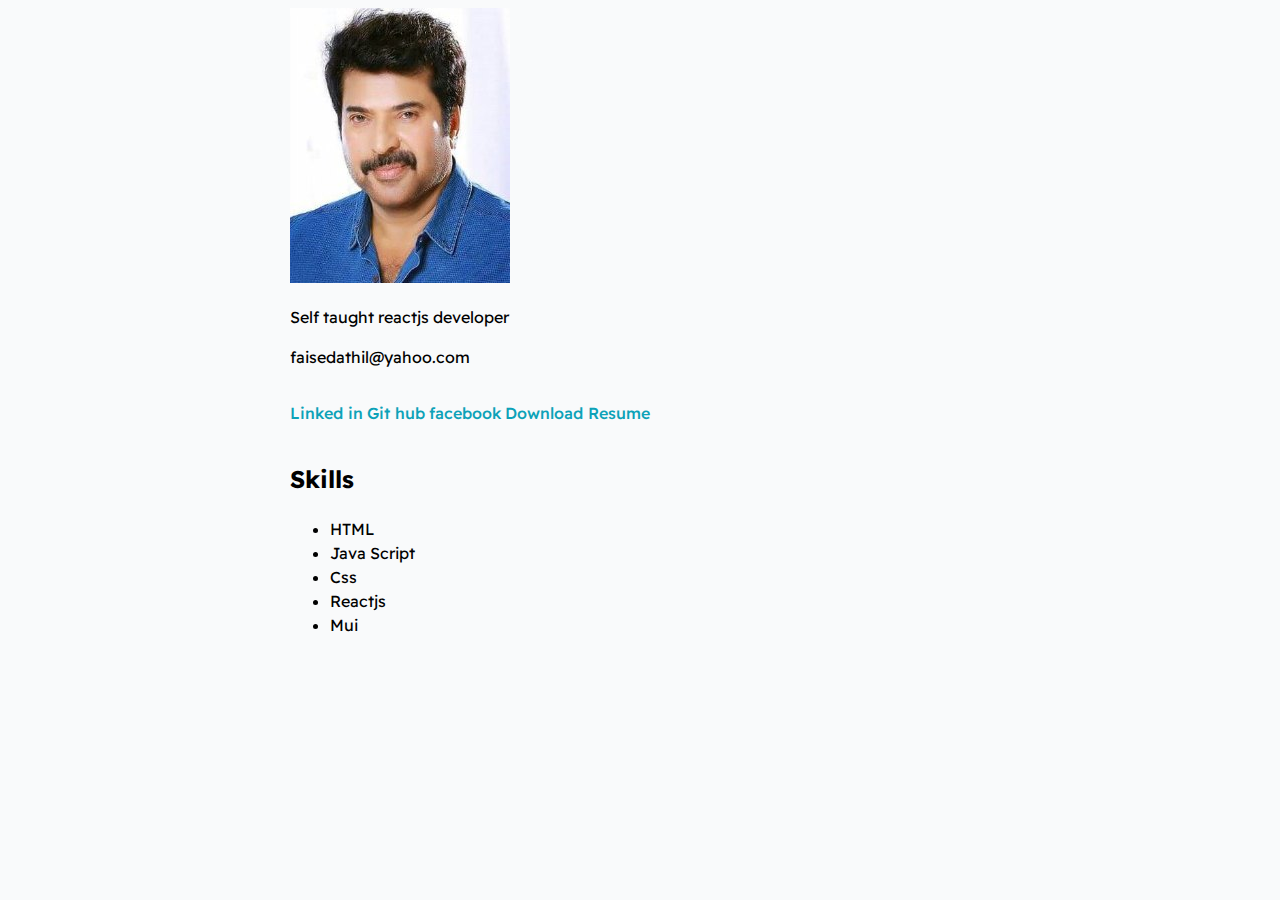
==== index.html @ 42e5fa34 "first commit" ====
<!DOCTYPE html>
<html lang="en">
<head>
    <meta charset="UTF-8">
    <meta http-equiv="X-UA-Compatible" content="IE=edge">
    <meta name="viewport" content="width=device-width, initial-scale=1.0">
    <title>Fais Edathil</title>
    <link rel="stylesheet" type="text/css" href="./styles/styles.css">
</head>
<body>
<div id="container-main">
    <section class="section-page" id="hero-section">
<img src="./assets/mammootty-20150909105845-2447.jpg">
<div>
    <p id="bio">Self taught reactjs developer</p>
    <p id="email">faisedathil@yahoo.com</p>
</div>
    </section>
    <section class="section-page" id="socials-section">
        <div id="social-lists">
            <a href="#" target="_blank">Linked in</a>
            <a href="#" target="_blank">Git hub</a>
            <a href="#" target="_blank">facebook</a>
            <a href="#" target="_blank">Download Resume</a>
        </div>
    </section>
    <section class="section-page" class="stack-section">
        <h2>Skills</h2>
        <ul>
            <li>HTML</li>
            <li>Java Script </li>
            <li>Css</li>
            <li>Reactjs</li>
            <li>Mui</li>
        </ul>
 
    </section>
 
</div>
</body>    
</html>
---- styles/styles.css ----
@import url('https://fonts.googleapis.com/css2?family=Readex+Pro:wght@300;400;500;600;700&display=swap');

:root{
    --mainTextColor:#000;
    --secondaryTextColor:(51 51 51);
    --mainLinkColor:#0da2b8;
    --mainBorderColor:rgb(218, 218, 218);
    --mainBgColor:rgb(249, 250,251);
}
*{
    font-family: Readex Pro;
    color:var(--mainTextColor);
    line-height: 1.5em;
    box-sizing:border-box;
}
body{
    background-color: var(--mainBgColor);
}
p,span,li{
    color:var(secondaryTextColor);
    font-size:1em
}
a{
    text-decoration: none;
    color:var(--mainLinkColor);
    font-weight: 500;
}
#container-main{
    max-width: 700px;
    margin:0 auto;
}
.section-page{
    padding-left: 1 em;
    padding-bottom: 1rem;
}
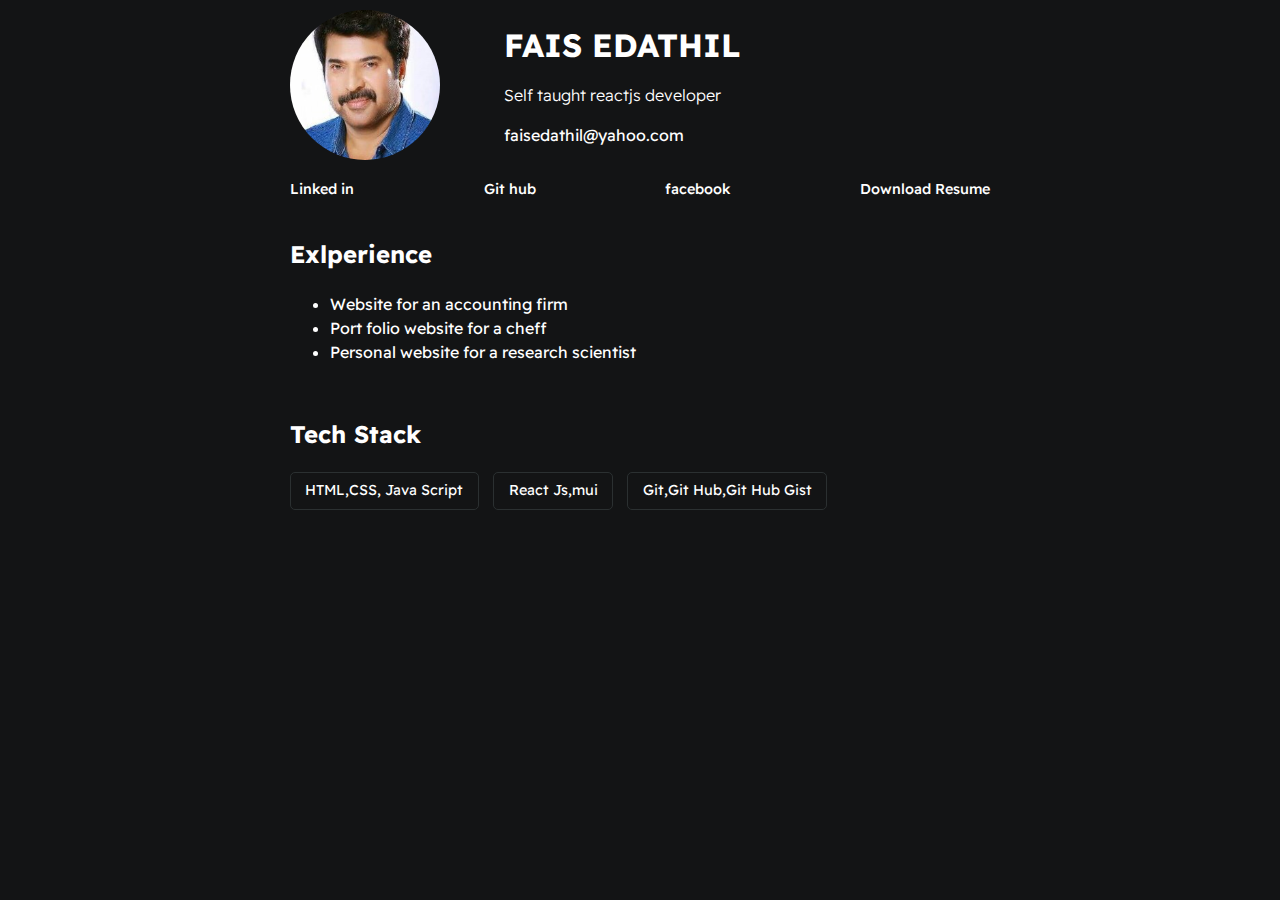
==== commit 62a4fec6: "add experience and tech stack section" ====
--- a/index.html
+++ b/index.html
@@ -10,8 +10,9 @@
 <body>
 <div id="container-main">
     <section class="section-page" id="hero-section">
-<img src="./assets/mammootty-20150909105845-2447.jpg">
+<img id="profile-pic" src="./assets/mammootty-20150909105845-2447.jpg">
 <div>
+    <h1 id="user-name">FAIS EDATHIL</h1>
     <p id="bio">Self taught reactjs developer</p>
     <p id="email">faisedathil@yahoo.com</p>
 </div>
@@ -24,16 +25,21 @@
             <a href="#" target="_blank">Download Resume</a>
         </div>
     </section>
-    <section class="section-page" class="stack-section">
-        <h2>Skills</h2>
-        <ul>
-            <li>HTML</li>
-            <li>Java Script </li>
-            <li>Css</li>
-            <li>Reactjs</li>
-            <li>Mui</li>
+    <section class="section-page" >
+        <h2>Exlperience</h2>
+        <ul id="experience">
+            <li>Website for an accounting firm</li>
+            <li>Port folio website for a cheff</li>
+            <li>Personal website for a research scientist</li>
         </ul>
- 
+    </section>
+    <section class="section-page">
+        <h2>Tech Stack</h2>
+        <div id="tech-stack-wrapper">
+            <div class="card-tech-stack"><span>HTML,CSS, Java Script</span></div>
+            <div class="card-tech-stack"><span>React Js,mui</span></div>
+            <div class="card-tech-stack"><span>Git,Git Hub,Git Hub Gist</span></div>
+        </div>
     </section>
  
 </div>
--- a/styles/styles.css
+++ b/styles/styles.css
@@ -1,11 +1,24 @@
 @import url('https://fonts.googleapis.com/css2?family=Readex+Pro:wght@300;400;500;600;700&display=swap');
 
 :root{
-    --mainTextColor:#000;
-    --secondaryTextColor:(51 51 51);
-    --mainLinkColor:#0da2b8;
-    --mainBorderColor:rgb(218, 218, 218);
-    --mainBgColor:rgb(249, 250,251);
+    --mainTextColor-light:#000;
+    --secondaryTextColor-light:rgb(51 51 51);
+    --mainLinkColor-light:#0da2b8;
+    --mainBorderColor-light:rgb(218, 218, 218);
+    --mainBgColor-light:rgb(249, 250,251);
+
+    --mainTextColor-dark:#fff;
+    --secondaryTextColor-dark:#adb0b1;
+    --mainLinkColor-dark:rgb(30, 190,214);
+    --mainBorderColor-dark:#2b3031;
+    --mainBgColor-dark:#131415;
+
+    --mainTextColor:var(--mainTextColor-dark);
+    --secondaryTextColor:var(--secondaryTextColor-dark);
+    --mainLinkColor:var(--mainLinkColor-dark);
+    --mainBorderColor:var(--mainBorderColor-dark);
+    --mainBgColor:var(--mainBgColor-dark);
+
 }
 *{
     font-family: Readex Pro;
@@ -33,3 +46,52 @@
     padding-left: 1 em;
     padding-bottom: 1rem;
 }
+#hero-section{
+    display: flex;
+    align-items: center;
+    gap:4em;
+}
+#bio{
+    font-weight: 300;
+}
+#user-name{
+    font-size: 2em;
+    line-height: 1em;
+}
+#profile-pic{
+    border-radius: 50%;
+    width:150px;
+    height:150px;
+    object-fit: cover
+
+}
+#email{
+    color: var(--mainTextColor);
+}
+#social-lists{
+    display: flex;
+    justify-content:space-between;
+    column-gap:1em ;
+    flex-wrap:wrap
+}
+#social-lists a{
+   font-size: 0.9em;
+   color: var(--mainTextColor);
+   transition:0.3s;
+}
+#social-lists a:hover{
+    color:var(--mainLinkColor)
+}
+#tech-stack-wrapper{
+    display: flex;
+    flex-wrap: nowrap;
+    gap: 1em;
+    font-size: 00.9em;
+}
+.card-tech-stack{
+    border: 1px solid var(--mainBorderColor);
+    border-radius: 5px;
+    padding: 0.5em 1em;
+    align-items: center;
+
+}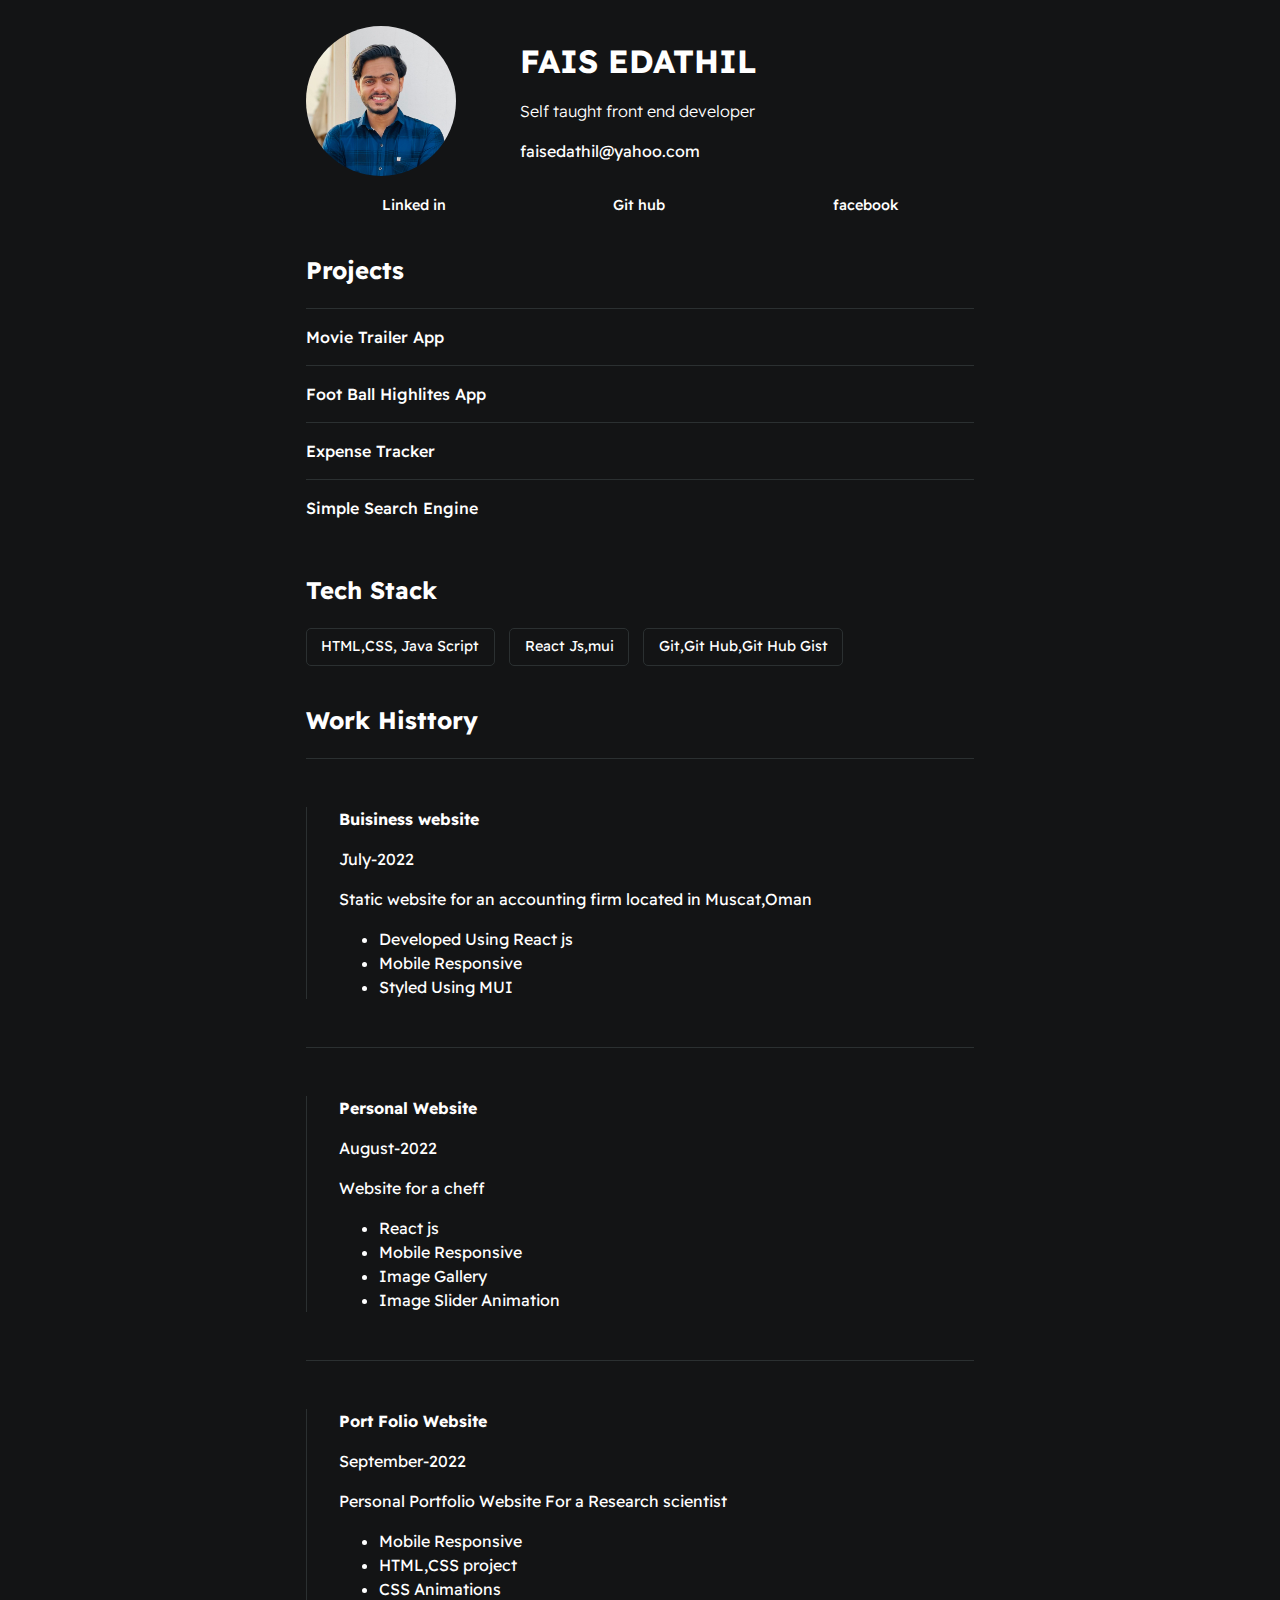
==== commit bc299cc1: "add all sections and project pages" ====
--- a/index.html
+++ b/index.html
@@ -10,28 +10,37 @@
 <body>
 <div id="container-main">
     <section class="section-page" id="hero-section">
-<img id="profile-pic" src="./assets/mammootty-20150909105845-2447.jpg">
+<img id="profile-pic" src="./assets/profile-pic.jpg">
 <div>
     <h1 id="user-name">FAIS EDATHIL</h1>
-    <p id="bio">Self taught reactjs developer</p>
+    <p id="bio">Self taught front end  developer</p>
     <p id="email">faisedathil@yahoo.com</p>
 </div>
     </section>
     <section class="section-page" id="socials-section">
         <div id="social-lists">
-            <a href="#" target="_blank">Linked in</a>
-            <a href="#" target="_blank">Git hub</a>
-            <a href="#" target="_blank">facebook</a>
-            <a href="#" target="_blank">Download Resume</a>
+            <a href="https://www.linkedin.com/in/fais-edathil-815896241/" target="_blank">Linked in</a>
+            <a href="https://github.com/E-fais" target="_blank">Git hub</a>
+            <a href="https://www.facebook.com/fais.ck/" target="_blank">facebook</a>
+            
         </div>
     </section>
     <section class="section-page" >
-        <h2>Exlperience</h2>
-        <ul id="experience">
-            <li>Website for an accounting firm</li>
-            <li>Port folio website for a cheff</li>
-            <li>Personal website for a research scientist</li>
-        </ul>
+        <h2>Projects</h2>
+        <div class="project-card">
+            <a href="project1.html">Movie Trailer App</a>
+        </div>
+        <div class="project-card">
+            <a href="football.html">Foot Ball Highlites App</a>
+        </div>
+        <div class="project-card">
+            <a href="expensetracker.html">Expense Tracker</a>
+        </div>
+        <div class="project-card">
+            <a href="searchengine.html">Simple Search Engine</a>
+        </div>
+        
+       
     </section>
     <section class="section-page">
         <h2>Tech Stack</h2>
@@ -41,7 +50,43 @@
             <div class="card-tech-stack"><span>Git,Git Hub,Git Hub Gist</span></div>
         </div>
     </section>
- 
+    <section id="work-history" class="section-page">
+        <h2>Work Histtory</h2>
+        <div class="line-break"></div>
+        <div class="work-history-card">
+            <strong>Buisiness website</strong>
+            <p>July-2022</p>
+            <p>Static website for an accounting firm located in Muscat,Oman </p>
+            <ul>
+                <li>Developed Using React js</li>
+                <li>Mobile Responsive</li>
+                <li>Styled Using MUI</li>
+            </ul>    
+        </div>
+        <div class="line-break"></div>
+        <div class="work-history-card">
+            <strong>Personal Website</strong>
+            <p>August-2022</p>
+            <p>Website for a cheff</p>
+            <ul>
+                <li>React js</li>
+                <li>Mobile Responsive</li>
+                <li>Image Gallery</li>
+                <li>Image Slider Animation</li>
+            </ul>    
+        </div>
+        <div class="line-break"></div>
+        <div class="work-history-card">
+            <strong>Port Folio Website</strong>
+            <p>September-2022</p>
+            <p>Personal Portfolio Website For a Research scientist </p>
+            <ul>
+                <li>Mobile Responsive</li>
+                <li>HTML,CSS project</li>
+                <li> CSS Animations</li>
+            </ul>    
+        </div>
+    </section>
 </div>
 </body>    
 </html>--- a/styles/styles.css
+++ b/styles/styles.css
@@ -41,6 +41,7 @@
 #container-main{
     max-width: 700px;
     margin:0 auto;
+    padding: 1em;
 }
 .section-page{
     padding-left: 1 em;
@@ -70,7 +71,7 @@
 }
 #social-lists{
     display: flex;
-    justify-content:space-between;
+    justify-content:space-around;
     column-gap:1em ;
     flex-wrap:wrap
 }
@@ -94,4 +95,46 @@
     padding: 0.5em 1em;
     align-items: center;
 
+}
+.work-history-card{
+    border-left: 1px solid var(--mainBorderColor);
+    margin-top:3em;
+    margin-bottom: 3em;
+    padding-left: 2em;
+}
+.line-break{
+    background-color: var(--mainBorderColor-dark);
+    height: 1px;
+}
+.project-card{
+    padding-top: 1em;
+    padding-bottom: 1em;
+    border-top: 1px solid var(--mainBorderColor);
+}
+.project-card a{
+    color:var(--mainTextColor);
+    transition:0.3s;
+}
+.project-card a:hover{
+    color: var(--mainLinkColor);
+}
+@media(max-width:600px){
+    #hero-section{
+        flex-direction: column;
+        align-items: center;
+        gap: 1em;
+    }
+    #profile-pic{
+        width:200px;
+        height: 200px;
+    }
+    .section-page{
+        padding-top: 1em;
+        padding-bottom: 1em;
+    }
+    #work-history-card{
+        border-left: none;
+        padding-left: 0;
+    }
+    
 }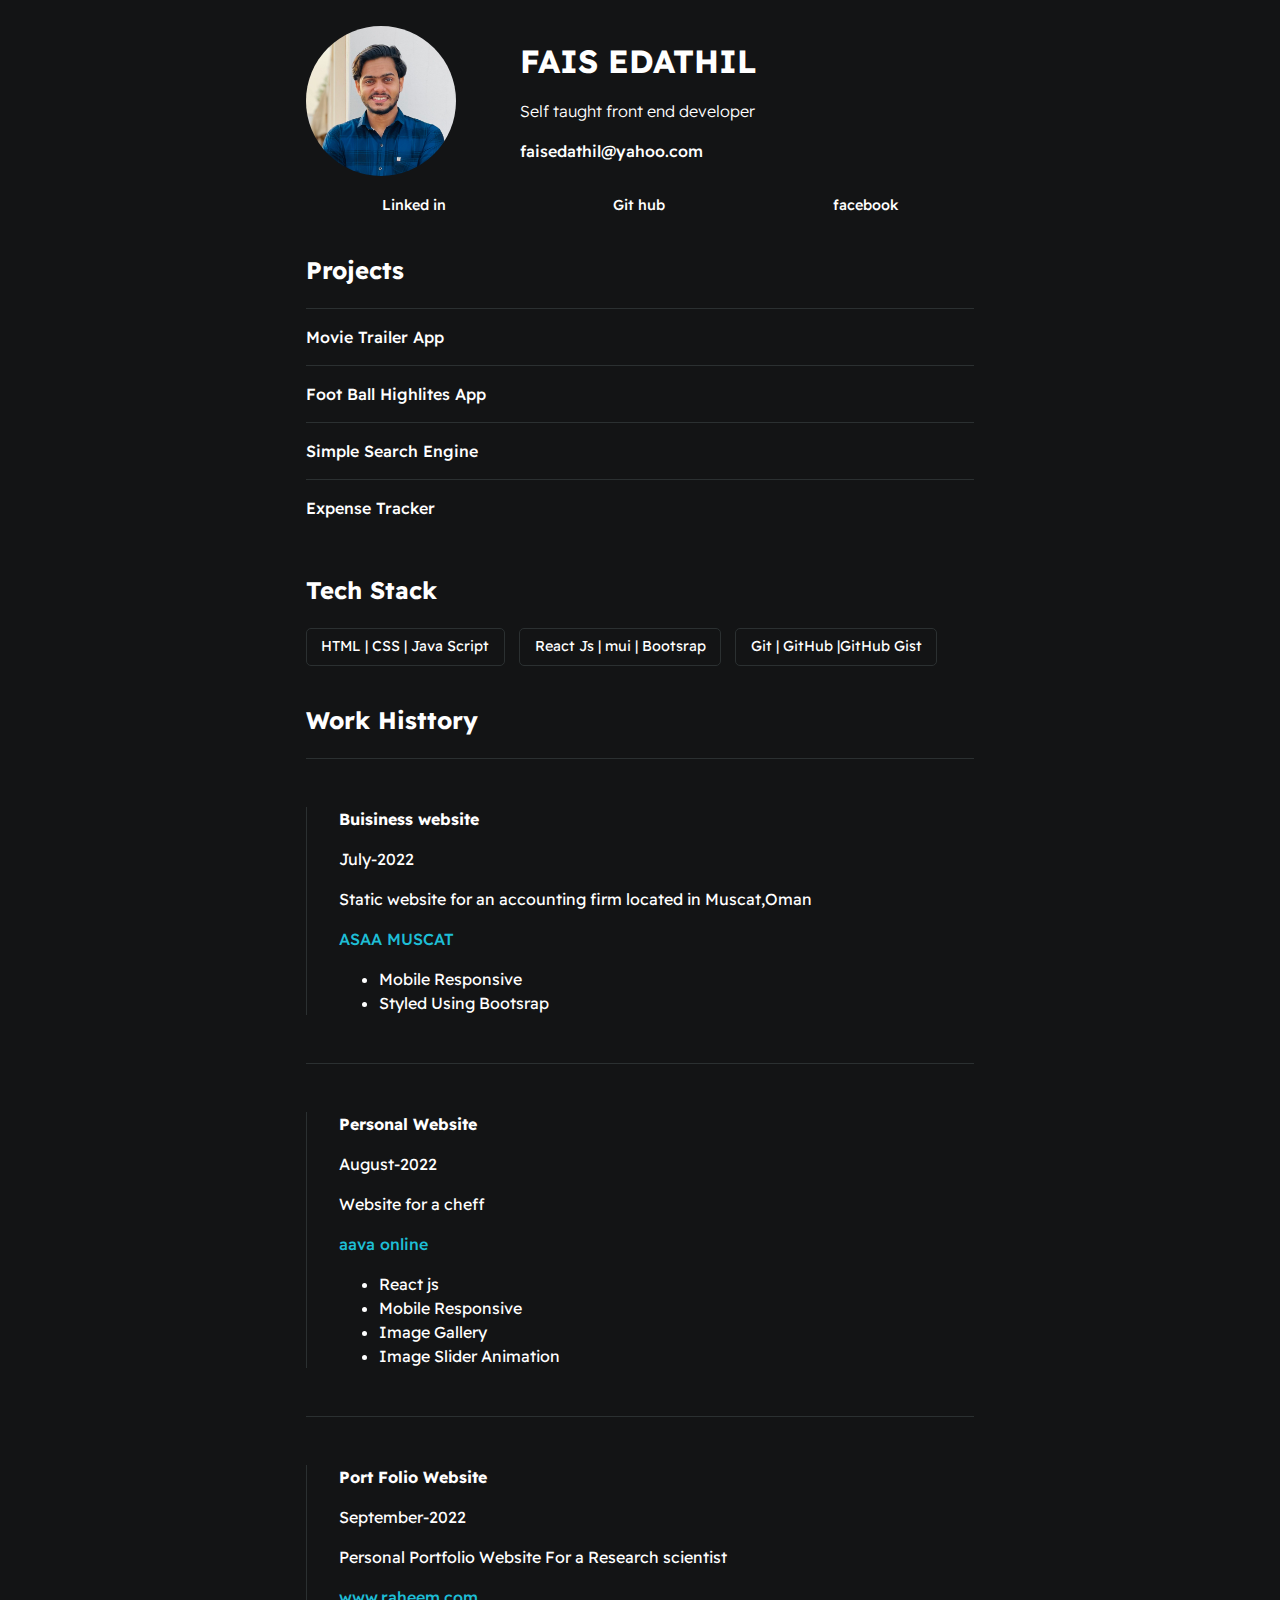
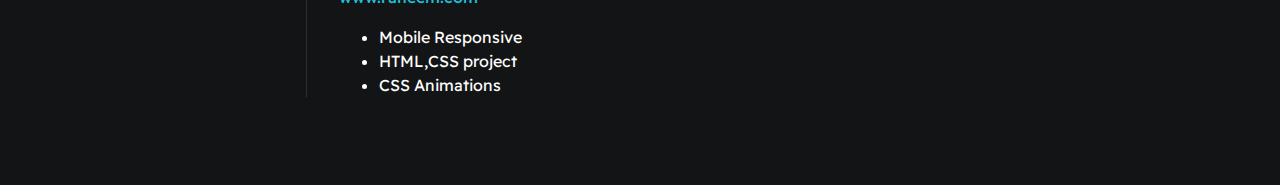
==== commit a8d5da84: "style update" ====
--- a/index.html
+++ b/index.html
@@ -14,7 +14,7 @@
 <div>
     <h1 id="user-name">FAIS EDATHIL</h1>
     <p id="bio">Self taught front end  developer</p>
-    <p id="email">faisedathil@yahoo.com</p>
+    <p id="email"><a class="mail" href='mailto:faisedathil@yahoo.com'>faisedathil@yahoo.com</a></p>
 </div>
     </section>
     <section class="section-page" id="socials-section">
@@ -28,16 +28,16 @@
     <section class="section-page" >
         <h2>Projects</h2>
         <div class="project-card">
-            <a href="project1.html">Movie Trailer App</a>
+            <a href="movie.html">Movie Trailer App</a>
         </div>
         <div class="project-card">
             <a href="football.html">Foot Ball Highlites App</a>
         </div>
         <div class="project-card">
-            <a href="expensetracker.html">Expense Tracker</a>
+            <a href="searchengine.html">Simple Search Engine</a>
         </div>
         <div class="project-card">
-            <a href="searchengine.html">Simple Search Engine</a>
+            <a href="expensetracker.html">Expense Tracker</a>
         </div>
         
        
@@ -45,9 +45,9 @@
     <section class="section-page">
         <h2>Tech Stack</h2>
         <div id="tech-stack-wrapper">
-            <div class="card-tech-stack"><span>HTML,CSS, Java Script</span></div>
-            <div class="card-tech-stack"><span>React Js,mui</span></div>
-            <div class="card-tech-stack"><span>Git,Git Hub,Git Hub Gist</span></div>
+            <div class="card-tech-stack"><span>HTML | CSS | Java Script</span></div>
+            <div class="card-tech-stack"><span>React Js | mui | Bootsrap</span></div>
+            <div class="card-tech-stack"><span>Git | GitHub |GitHub Gist</span></div>
         </div>
     </section>
     <section id="work-history" class="section-page">
@@ -57,10 +57,10 @@
             <strong>Buisiness website</strong>
             <p>July-2022</p>
             <p>Static website for an accounting firm located in Muscat,Oman </p>
+            <a href="#" target="_blank">ASAA MUSCAT</a>
             <ul>
-                <li>Developed Using React js</li>
                 <li>Mobile Responsive</li>
-                <li>Styled Using MUI</li>
+                <li>Styled Using Bootsrap</li>
             </ul>    
         </div>
         <div class="line-break"></div>
@@ -68,6 +68,7 @@
             <strong>Personal Website</strong>
             <p>August-2022</p>
             <p>Website for a cheff</p>
+            <a href="http://aavaonline.netlify.app" target="_blank">aava online</a>
             <ul>
                 <li>React js</li>
                 <li>Mobile Responsive</li>
@@ -80,6 +81,7 @@
             <strong>Port Folio Website</strong>
             <p>September-2022</p>
             <p>Personal Portfolio Website For a Research scientist </p>
+            <a href="#">www.raheem.com</a>
             <ul>
                 <li>Mobile Responsive</li>
                 <li>HTML,CSS project</li>
--- a/styles/styles.css
+++ b/styles/styles.css
@@ -83,6 +83,13 @@
 #social-lists a:hover{
     color:var(--mainLinkColor)
 }
+.mail{
+   color: var(--mainTextColor);
+   transition:0.3s;
+}
+.mail:hover{
+    color:var(--mainLinkColor)
+}
 #tech-stack-wrapper{
     display: flex;
     flex-wrap: nowrap;
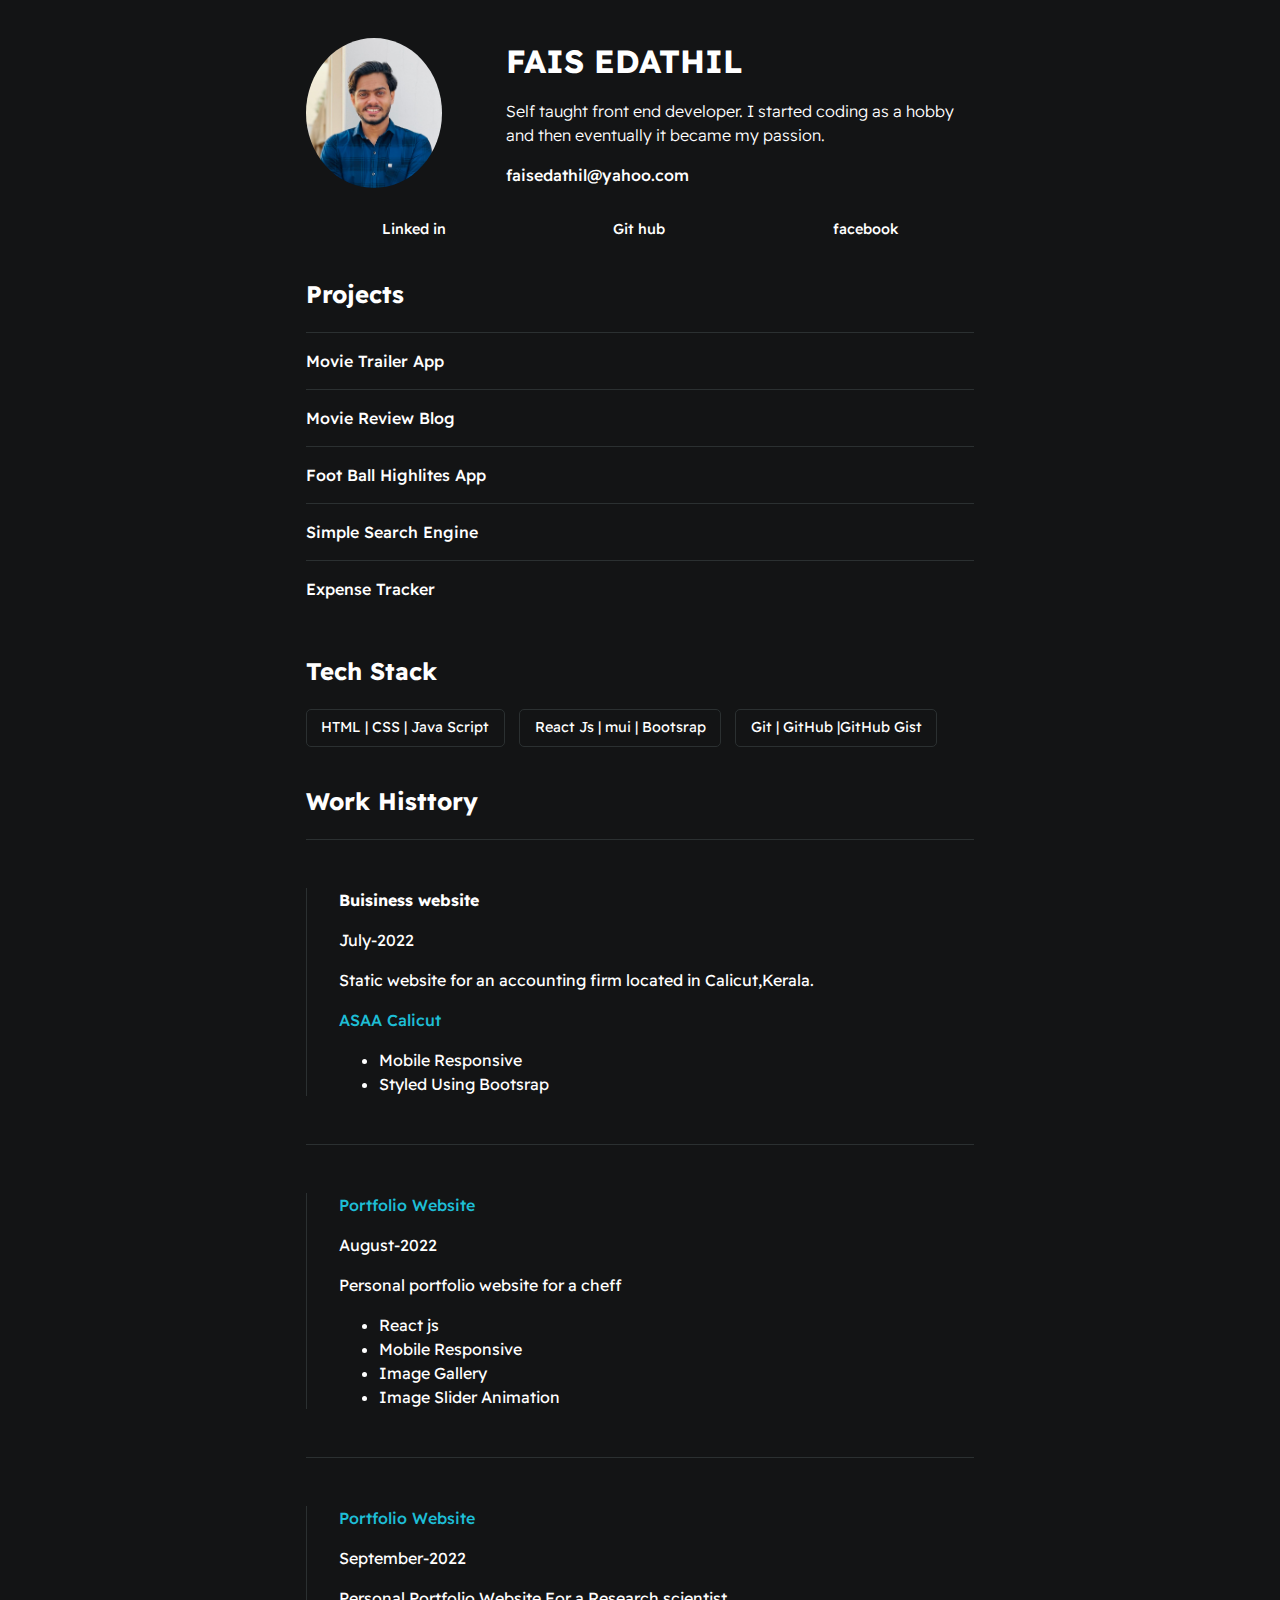
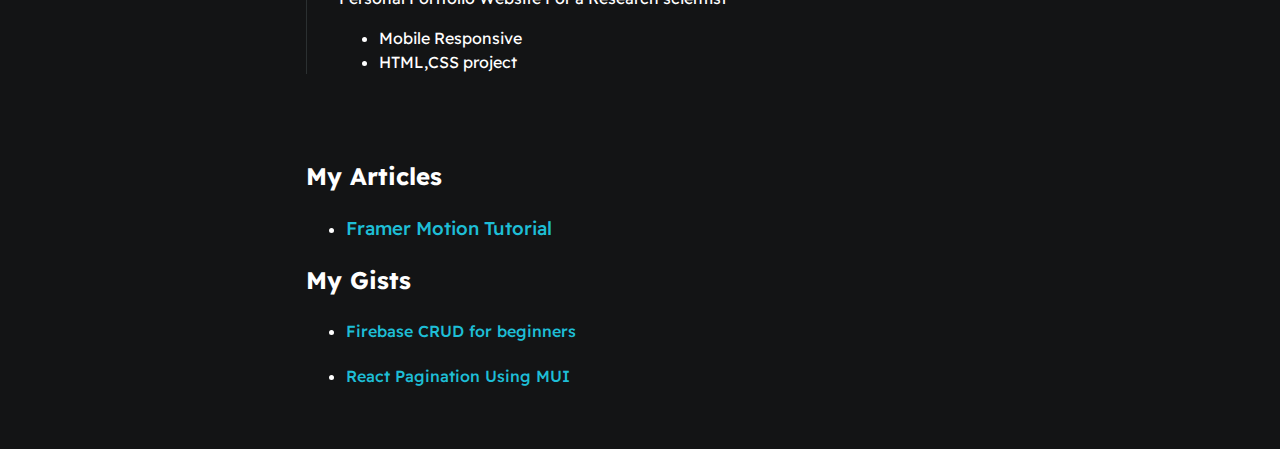
==== commit 6efa895d: "project finish" ====
--- a/index.html
+++ b/index.html
@@ -13,7 +13,8 @@
 <img id="profile-pic" src="./assets/profile-pic.jpg">
 <div>
     <h1 id="user-name">FAIS EDATHIL</h1>
-    <p id="bio">Self taught front end  developer</p>
+    <p id="bio">Self taught front end  developer. 
+        I started coding as a hobby and then  eventually it became my passion.</p>
     <p id="email"><a class="mail" href='mailto:faisedathil@yahoo.com'>faisedathil@yahoo.com</a></p>
 </div>
     </section>
@@ -29,6 +30,9 @@
         <h2>Projects</h2>
         <div class="project-card">
             <a href="movie.html">Movie Trailer App</a>
+        </div>
+        <div class="project-card">
+            <a href="thallumala.html">Movie Review Blog</a>
         </div>
         <div class="project-card">
             <a href="football.html">Foot Ball Highlites App</a>
@@ -56,8 +60,8 @@
         <div class="work-history-card">
             <strong>Buisiness website</strong>
             <p>July-2022</p>
-            <p>Static website for an accounting firm located in Muscat,Oman </p>
-            <a href="#" target="_blank">ASAA MUSCAT</a>
+            <p>Static website for an accounting firm located in Calicut,Kerala. </p>
+            <a href="http://asaacalicut.netlify.app" target="_blank">ASAA Calicut</a>
             <ul>
                 <li>Mobile Responsive</li>
                 <li>Styled Using Bootsrap</li>
@@ -65,10 +69,10 @@
         </div>
         <div class="line-break"></div>
         <div class="work-history-card">
-            <strong>Personal Website</strong>
+            <strong><a href="http://aavaonline.netlify.app" target="_blank">Portfolio Website</a></strong>
             <p>August-2022</p>
-            <p>Website for a cheff</p>
-            <a href="http://aavaonline.netlify.app" target="_blank">aava online</a>
+            <p>Personal portfolio website for a cheff</p>
+            
             <ul>
                 <li>React js</li>
                 <li>Mobile Responsive</li>
@@ -78,16 +82,38 @@
         </div>
         <div class="line-break"></div>
         <div class="work-history-card">
-            <strong>Port Folio Website</strong>
+            <strong><a href="http://raheempk.netlify.app" target="_blank">Portfolio Website</a></strong>
             <p>September-2022</p>
             <p>Personal Portfolio Website For a Research scientist </p>
-            <a href="#">www.raheem.com</a>
             <ul>
                 <li>Mobile Responsive</li>
                 <li>HTML,CSS project</li>
-                <li> CSS Animations</li>
             </ul>    
         </div>
+    </section>
+    <section class="section-page">
+        <h2>My Articles</h2>
+        <ul>
+            <li>
+                <h3>
+                    <a target="_blank" href="https://e-fais.github.io/framer-motion-articles/">Framer Motion Tutorial</a>
+                </h3>
+            </li>
+            </ul>
+           
+            <h2>My Gists</h2>
+            <ul>
+            <li>
+                <h4>
+                    <a target="_blank" href="https://gist.github.com/E-fais/f465171f739b89433fbf57b884593250">Firebase CRUD for beginners</a>
+                </h4>
+            </li>
+            <li>
+                <h4>
+                    <a target="_blank" href="https://gist.github.com/E-fais/f2d82b1f65fb611819607f4737ea8d4f">React Pagination Using MUI</a>
+                </h4>
+            </li>
+        </ul>
     </section>
 </div>
 </body>    
--- a/styles/styles.css
+++ b/styles/styles.css
@@ -144,4 +144,20 @@
         padding-left: 0;
     }
     
+}
+.project-img{
+    max-width:600px;
+    border-radius: 5px;
+    border:2px solid #0da2b8
+}
+.football{
+    border: none;
+    background: white;
+}
+@media(max-width:600px){
+    .project-img{
+        width:100%;
+        height: auto;
+        
+    }
 }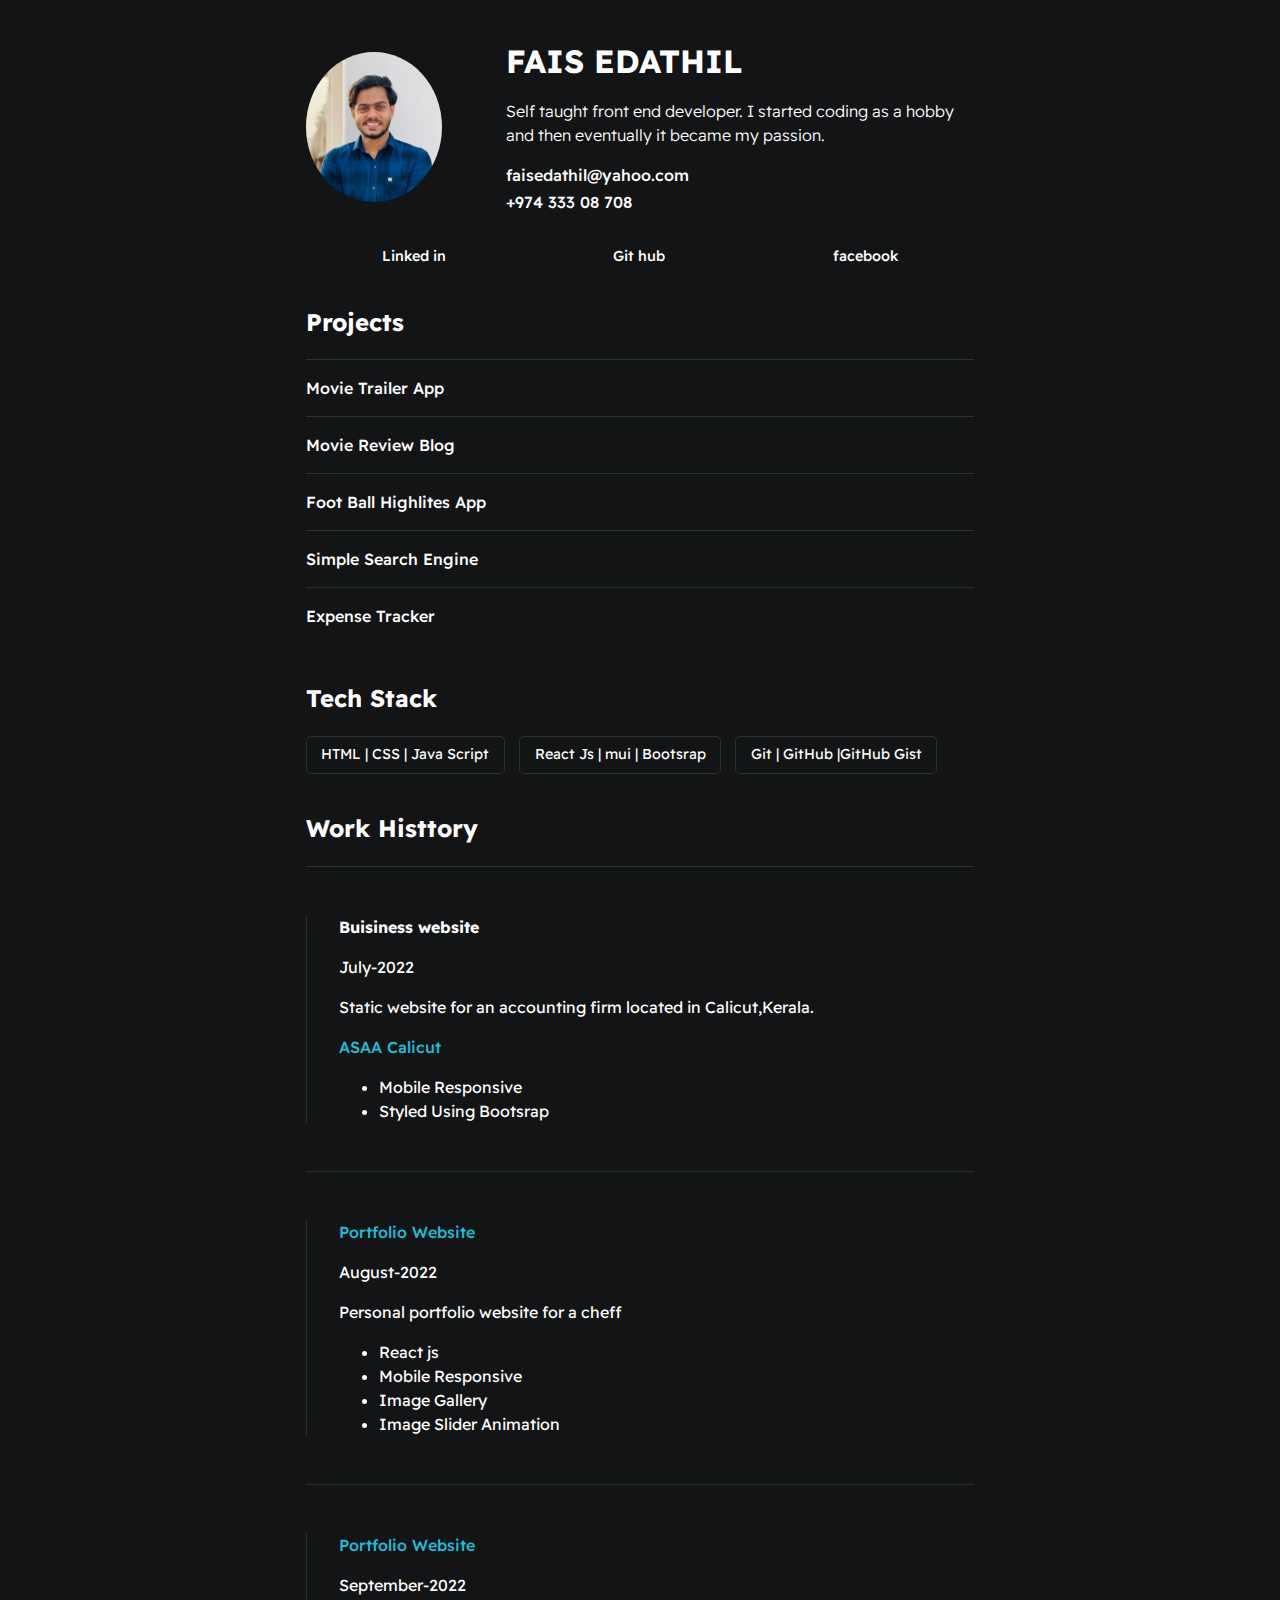
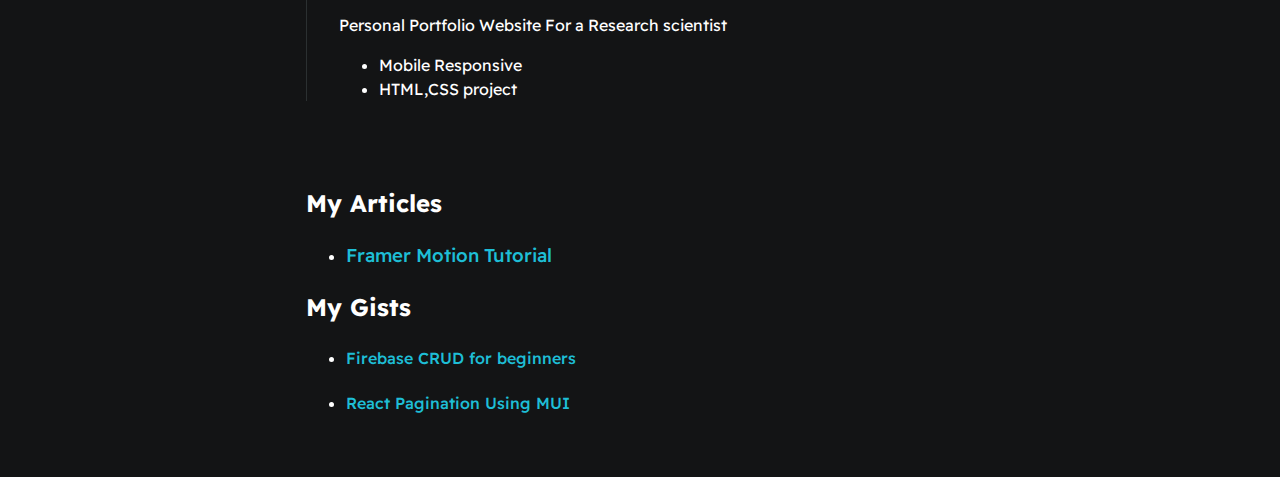
==== commit a82af5c6: "add mobile number" ====
--- a/index.html
+++ b/index.html
@@ -16,6 +16,7 @@
     <p id="bio">Self taught front end  developer. 
         I started coding as a hobby and then  eventually it became my passion.</p>
     <p id="email"><a class="mail" href='mailto:faisedathil@yahoo.com'>faisedathil@yahoo.com</a></p>
+    <p id="mob"><a class="mail" href='tel:+97433308708'>+974 333 08 708</a></p>
 </div>
     </section>
     <section class="section-page" id="socials-section">
--- a/styles/styles.css
+++ b/styles/styles.css
@@ -68,6 +68,10 @@
 }
 #email{
     color: var(--mainTextColor);
+}
+#mob{
+    font-size: medium;
+    margin-top: -0.8rem;
 }
 #social-lists{
     display: flex;
